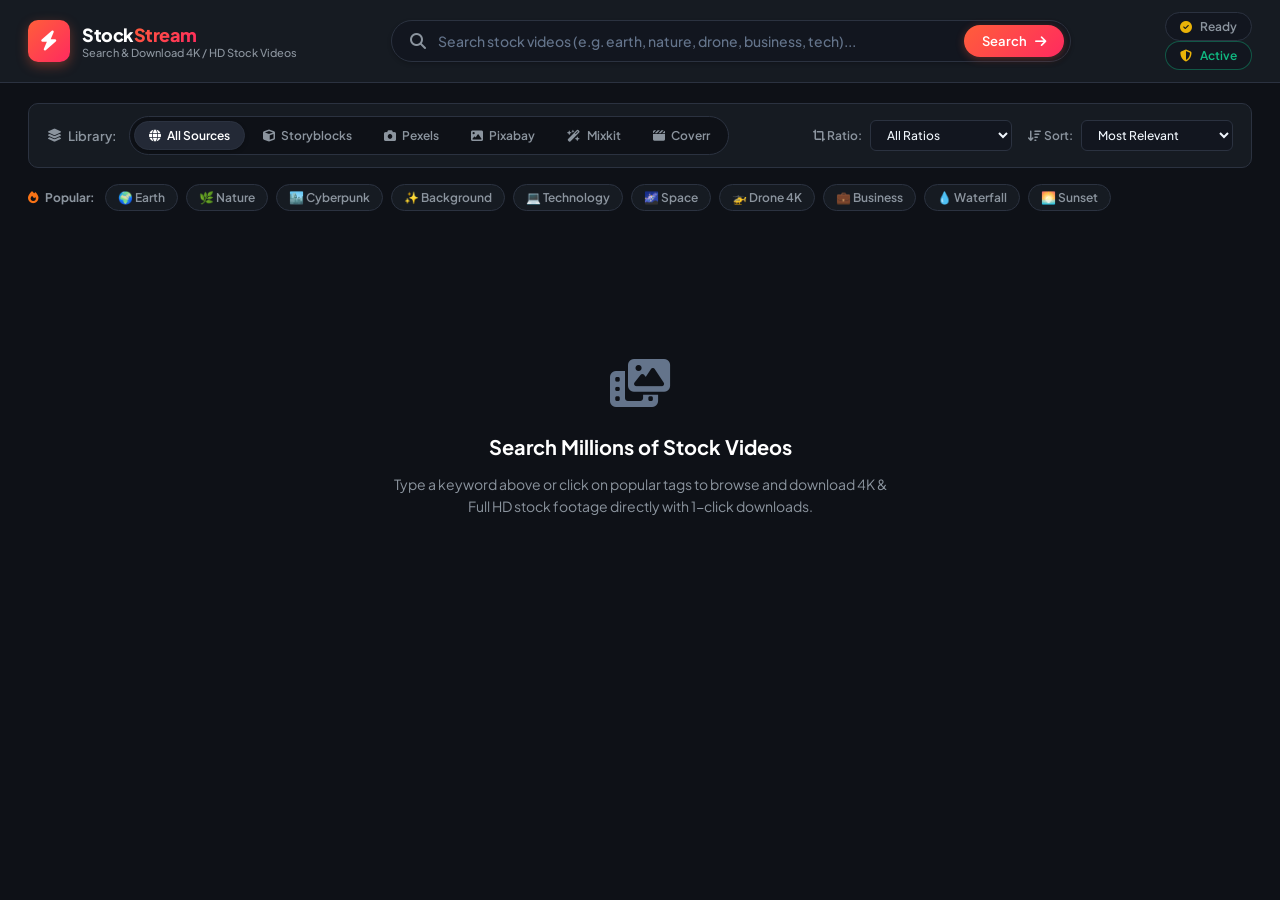
==== frontend/index.html @ df13d543 "Add files via upload" ====
<!DOCTYPE html>
<html lang="en">
<head>
  <meta charset="UTF-8">
  <meta name="viewport" content="width=device-width, initial-scale=1.0">
  <title>StockStream - 4K & HD Stock Video Downloader</title>
  <link rel="preconnect" href="https://fonts.googleapis.com">
  <link rel="preconnect" href="https://fonts.gstatic.com" crossorigin>
  <link href="https://fonts.googleapis.com/css2?family=Plus+Jakarta+Sans:wght@400;500;600;700;800&display=swap" rel="stylesheet">
  <link rel="stylesheet" href="https://cdnjs.cloudflare.com/ajax/libs/font-awesome/6.5.1/css/all.min.css">
  <link rel="stylesheet" href="style.css">
</head>
<body>
  <!-- Header Bar -->
  <header class="app-header">
    <div class="header-left">
      <div class="brand-logo">
        <div class="logo-icon">
          <i class="fa-solid fa-bolt"></i>
        </div>
        <div class="brand-text">
          <h1>Stock<span>Stream</span></h1>
          <p class="tagline">Search & Download 4K / HD Stock Videos</p>
        </div>
      </div>
    </div>

    <div class="header-center">
      <form id="search-form" class="search-box">
        <i class="fa-solid fa-magnifying-glass search-icon"></i>
        <input 
          type="text" 
          id="search-input" 
          placeholder="Search stock videos (e.g. earth, nature, drone, business, tech)..." 
          autocomplete="off" 
          required
        >
        <button type="button" id="clear-search-btn" class="clear-btn" title="Clear">
          <i class="fa-solid fa-xmark"></i>
        </button>
        <button type="submit" class="search-submit-btn">
          <span>Search</span>
          <i class="fa-solid fa-arrow-right"></i>
        </button>
      </form>
    </div>

    <div class="header-right">
      <div class="stats-badge" id="stats-badge">
        <i class="fa-solid fa-circle-check"></i>
        <span id="results-count-text">Ready</span>
      </div>
      <div class="stats-badge license-status-badge" id="license-badge" title="Subscription Status">
        <i class="fa-solid fa-shield-halved"></i>
        <span id="license-status-text">Active</span>
      </div>
    </div>
  </header>

  <!-- Main Workspace -->
  <main class="app-main">
    <!-- Controls & Filter Toolbar -->
    <div class="filter-toolbar">
      <!-- Provider Selector Tabs -->
      <div class="filter-group">
        <label class="filter-label"><i class="fa-solid fa-layer-group"></i> Library:</label>
        <div class="pill-tabs" id="provider-tabs">
          <button class="pill-tab active" data-provider="all">
            <i class="fa-solid fa-globe"></i> All Sources
          </button>
          <button class="pill-tab" data-provider="flexclip">
            <i class="fa-solid fa-cube"></i> Storyblocks
          </button>
          <button class="pill-tab" data-provider="pexels">
            <i class="fa-solid fa-camera"></i> Pexels
          </button>
          <button class="pill-tab" data-provider="pixabay">
            <i class="fa-solid fa-image"></i> Pixabay
          </button>
          <button class="pill-tab" data-provider="mixkit">
            <i class="fa-solid fa-wand-magic-sparkles"></i> Mixkit
          </button>
          <button class="pill-tab" data-provider="coverr">
            <i class="fa-solid fa-clapperboard"></i> Coverr
          </button>
        </div>
      </div>

      <!-- Quick Orientation & Sort Filters -->
      <div class="filter-controls-right">
        <div class="filter-select-wrapper">
          <label for="orientation-select"><i class="fa-solid fa-crop-simple"></i> Ratio:</label>
          <select id="orientation-select" class="custom-select">
            <option value="">All Ratios</option>
            <option value="landscape">Landscape (16:9)</option>
            <option value="portrait">Portrait (9:16)</option>
            <option value="square">Square (1:1)</option>
          </select>
        </div>

        <div class="filter-select-wrapper">
          <label for="sort-select"><i class="fa-solid fa-arrow-down-wide-short"></i> Sort:</label>
          <select id="sort-select" class="custom-select">
            <option value="most_relevant">Most Relevant</option>
            <option value="trending_now">Trending Now</option>
            <option value="most_downloaded">Most Downloaded</option>
            <option value="most_recent">Most Recent</option>
          </select>
        </div>
      </div>
    </div>

    <!-- Suggested Topics Chips -->
    <div class="topics-bar">
      <span class="topics-title"><i class="fa-solid fa-fire"></i> Popular:</span>
      <div class="topic-chips" id="topic-chips">
        <button class="topic-chip" data-query="earth">🌍 Earth</button>
        <button class="topic-chip" data-query="nature">🌿 Nature</button>
        <button class="topic-chip" data-query="cyberpunk">🏙️ Cyberpunk</button>
        <button class="topic-chip" data-query="abstract background">✨ Background</button>
        <button class="topic-chip" data-query="technology">💻 Technology</button>
        <button class="topic-chip" data-query="space galaxy">🌌 Space</button>
        <button class="topic-chip" data-query="drone 4k">🚁 Drone 4K</button>
        <button class="topic-chip" data-query="business office">💼 Business</button>
        <button class="topic-chip" data-query="water waterfall">💧 Waterfall</button>
        <button class="topic-chip" data-query="clouds sunset">🌅 Sunset</button>
      </div>
    </div>

    <!-- Results Section -->
    <section class="results-section">
      <!-- Loading Skeleton -->
      <div id="loading-state" class="loading-state hidden">
        <div class="spinner-ring"></div>
        <p>Searching stock video library...</p>
      </div>

      <!-- Empty / Welcome State -->
      <div id="welcome-state" class="empty-state">
        <div class="empty-icon"><i class="fa-solid fa-photo-film"></i></div>
        <h2>Search Millions of Stock Videos</h2>
        <p>Type a keyword above or click on popular tags to browse and download 4K & Full HD stock footage directly with 1-click downloads.</p>
      </div>

      <!-- No Results State -->
      <div id="no-results-state" class="empty-state hidden">
        <div class="empty-icon"><i class="fa-solid fa-face-frown-open"></i></div>
        <h2>No Videos Found</h2>
        <p>Try searching for a different keyword or switch to "All Sources".</p>
      </div>

      <!-- Video Grid -->
      <div id="video-grid" class="video-grid"></div>

      <!-- Load More Button -->
      <div id="load-more-wrapper" class="load-more-wrapper hidden">
        <button id="load-more-btn" class="load-more-btn">
          <i class="fa-solid fa-angles-down"></i> Load More Videos
        </button>
      </div>
    </section>
  </main>

  <!-- Video Details & Download Modal -->
  <div id="video-modal" class="modal-overlay hidden">
    <div class="modal-card">
      <button id="close-modal-btn" class="close-modal-btn" title="Close">
        <i class="fa-solid fa-xmark"></i>
      </button>
      
      <div class="modal-video-container">
        <video id="modal-video-player" controls controlsList="nodownload" oncontextmenu="return false;" disablePictureInPicture autoplay loop playsinline></video>
      </div>

      <div class="modal-info">
        <div class="modal-header-row">
          <div>
            <h3 id="modal-title">Video Title</h3>
            <div class="modal-badges" id="modal-badges"></div>
          </div>
        </div>

        <div class="modal-download-section">
          <h4><i class="fa-solid fa-download"></i> Available Download Formats:</h4>
          <div id="modal-download-options" class="download-options-grid"></div>
        </div>
      </div>
    </div>
  </div>

  <!-- Client License Activation Modal -->
  <div id="license-modal" class="modal-overlay hidden">
    <div class="modal-card license-card">
      <div class="license-modal-header">
        <div class="license-icon"><i class="fa-solid fa-shield-halved"></i></div>
        <h2>Welcome to <span>StockStream</span></h2>
        <p>Please enter your Access License Key to unlock unlimited searches and 1-click 1080p downloads.</p>
      </div>

      <form id="license-form" class="license-form">
        <div class="license-input-wrapper">
          <i class="fa-solid fa-key"></i>
          <input type="text" id="license-key-input" placeholder="e.g. SS-XXXX-XXXX-XXXX" autocomplete="off" required>
        </div>
        <div id="license-error-msg" class="license-error hidden"></div>
        <button type="submit" class="license-submit-btn">
          <i class="fa-solid fa-unlock"></i> Unlock Tool
        </button>
      </form>
    </div>
  </div>

  <!-- Owner Admin Modal -->
  <div id="admin-modal" class="modal-overlay hidden">
    <div class="modal-card admin-card">
      <button id="close-admin-btn" class="close-modal-btn" title="Close">
        <i class="fa-solid fa-xmark"></i>
      </button>

      <!-- Admin Login View -->
      <div id="admin-login-view" class="admin-view">
        <div class="admin-modal-header">
          <div class="admin-icon"><i class="fa-solid fa-user-shield"></i></div>
          <h2>Admin <span>Key Manager</span></h2>
          <p>Enter your master password to generate & manage client subscription keys.</p>
        </div>

        <form id="admin-login-form" class="license-form">
          <div class="license-input-wrapper">
            <i class="fa-solid fa-lock"></i>
            <input type="password" id="admin-pass-input" placeholder="Enter Master Password" required>
          </div>
          <div id="admin-login-error" class="license-error hidden"></div>
          <button type="submit" class="admin-submit-btn">
            <i class="fa-solid fa-arrow-right-to-bracket"></i> Login to Admin
          </button>
        </form>
      </div>

      <!-- Admin Dashboard View -->
      <div id="admin-dashboard-view" class="admin-view hidden">
        <!-- Admin Tabs Header -->
        <div class="admin-subtabs">
          <button class="admin-subtab active" data-tab="tab-licenses"><i class="fa-solid fa-desktop"></i> Web App Licenses</button>
          <button class="admin-subtab" data-tab="tab-apikeys"><i class="fa-solid fa-code"></i> Storyblocks API Keys</button>
          <button class="admin-subtab" data-tab="tab-apidocs"><i class="fa-solid fa-book-open"></i> API Documentation</button>
        </div>

        <!-- TAB 1: WEB APP LICENSES -->
        <div id="tab-licenses" class="admin-tab-content active">
          <div class="admin-dash-header">
            <h3><i class="fa-solid fa-key"></i> Generate Website Subscription Key</h3>
          </div>
          <!-- Create Key Form -->
          <form id="create-key-form" class="create-key-form">
            <div class="create-key-inputs">
              <input type="text" id="client-name-input" placeholder="Client Name (e.g. Ali)" required>
              <select id="key-days-select" class="custom-select">
                <option value="7">7 Days Trial</option>
                <option value="30" selected>30 Days (Monthly)</option>
                <option value="90">90 Days (3 Months)</option>
                <option value="365">365 Days (1 Year)</option>
                <option value="3650">Lifetime (10 Years)</option>
              </select>
              <button type="submit" class="generate-btn">
                <i class="fa-solid fa-plus"></i> Generate Key
              </button>
            </div>
          </form>

          <!-- Newly Generated Key Alert Box -->
          <div id="new-key-box" class="new-key-box hidden">
            <div class="new-key-details">
              <span class="new-key-label">Generated Key (Click to Copy):</span>
              <code id="new-key-code" title="Click to copy">SS-XXXX-XXXX</code>
            </div>
            <button id="copy-key-btn" class="copy-btn"><i class="fa-solid fa-copy"></i> Copy Key</button>
          </div>

          <!-- All Keys Table -->
          <div class="licenses-table-wrapper">
            <h4>Active & Past Client Licenses:</h4>
            <div class="table-scroll">
              <table class="licenses-table">
                <thead>
                  <tr>
                    <th>Client</th>
                    <th>License Key</th>
                    <th>Duration</th>
                    <th>Expires</th>
                    <th>Status</th>
                    <th>Action</th>
                  </tr>
                </thead>
                <tbody id="licenses-table-body"></tbody>
              </table>
            </div>
          </div>
        </div>

        <!-- TAB 2: STORYBLOCKS DEVELOPER API KEYS -->
        <div id="tab-apikeys" class="admin-tab-content hidden">
          <div class="admin-dash-header">
            <h3><i class="fa-solid fa-server"></i> Storyblocks Developer API Keys</h3>
            <p style="font-size: 12px; color: var(--text-muted);">Create API keys for developers with customizable daily request limits.</p>
          </div>

          <form id="create-api-key-form" class="create-key-form">
            <div class="create-key-inputs">
              <input type="text" id="api-client-name" placeholder="Developer / Bot Name (e.g. AI Bot)" required>
              <select id="api-days-select" class="custom-select">
                <option value="30" selected>30 Days</option>
                <option value="90">90 Days</option>
                <option value="365">1 Year</option>
                <option value="3650">Lifetime</option>
              </select>
              <select id="api-limit-select" class="custom-select">
                <option value="50">50 Requests / Day</option>
                <option value="100" selected>100 Requests / Day</option>
                <option value="500">500 Requests / Day</option>
                <option value="1000">1,000 Requests / Day</option>
                <option value="5000">5,000 Requests / Day</option>
                <option value="0">Unlimited Requests</option>
              </select>
              <button type="submit" class="generate-btn">
                <i class="fa-solid fa-bolt"></i> Generate API Key
              </button>
            </div>
          </form>

          <!-- Newly Generated API Key Box -->
          <div id="new-api-key-box" class="new-key-box hidden">
            <div class="new-key-details">
              <span class="new-key-label">Generated Storyblocks API Key:</span>
              <code id="new-api-key-code" title="Click to copy">SS-SB-XXXX-XXXX-XXXX</code>
            </div>
            <button id="copy-api-key-btn" class="copy-btn"><i class="fa-solid fa-copy"></i> Copy API Key</button>
          </div>

          <!-- API Keys Table -->
          <div class="licenses-table-wrapper">
            <h4>Active Developer API Keys:</h4>
            <div class="table-scroll">
              <table class="licenses-table">
                <thead>
                  <tr>
                    <th>Client</th>
                    <th>API Key</th>
                    <th>Daily Limit</th>
                    <th>Today Used</th>
                    <th>Total Req</th>
                    <th>Expires</th>
                    <th>Status</th>
                    <th>Action</th>
                  </tr>
                </thead>
                <tbody id="api-keys-table-body"></tbody>
              </table>
            </div>
          </div>
        </div>

        <!-- TAB 3: API DOCUMENTATION -->
        <div id="tab-apidocs" class="admin-tab-content hidden">
          <div class="api-docs-container">
            <h3><i class="fa-solid fa-book"></i> Storyblocks REST API Documentation</h3>
            <p style="color: var(--text-secondary); font-size: 13px; margin-bottom: 16px;">
              Give these endpoints and instructions to developers or bots using your API key.
            </p>

            <div class="doc-block">
              <div class="doc-endpoint"><span class="badge-get">GET</span> <code>/api/v1/storyblocks/search</code></div>
              <p>Search millions of 4K & Full HD Storyblocks clips.</p>
              <pre><code>GET https://stockstream-xmop.onrender.com/api/v1/storyblocks/search?api_key=YOUR_KEY&q=nature&page=1&num_results=20</code></pre>
            </div>

            <div class="doc-block">
              <div class="doc-endpoint"><span class="badge-get">GET</span> <code>/api/v1/storyblocks/download</code></div>
              <p>Get direct high-speed MP4 download links for any Storyblocks video ID.</p>
              <pre><code>GET https://stockstream-xmop.onrender.com/api/v1/storyblocks/download?api_key=YOUR_KEY&video_id=352230917</code></pre>
            </div>

            <div class="doc-block">
              <div class="doc-endpoint"><span class="badge-get">GET</span> <code>/api/v1/storyblocks/usage</code></div>
              <p>Check remaining daily quota and total requests used.</p>
              <pre><code>GET https://stockstream-xmop.onrender.com/api/v1/storyblocks/usage?api_key=YOUR_KEY</code></pre>
            </div>
          </div>
        </div>
      </div>
    </div>
  </div>

  <!-- Toast Notification -->
  <div id="toast" class="toast hidden">
    <i class="fa-solid fa-circle-check"></i>
    <span id="toast-message">Download started!</span>
  </div>

  <script src="app.js"></script>
</body>
</html>
---- frontend/style.css ----
:root {
  --bg-primary: #0e1117;
  --bg-secondary: #161b22;
  --bg-card: #1c212c;
  --bg-card-hover: #232936;
  --bg-input: #12161f;
  --border-color: #2b3240;
  --border-highlight: #3b82f6;
  --text-primary: #f0f6fc;
  --text-secondary: #8b949e;
  --text-muted: #64748b;
  --accent-color: #ff5e3a;
  --accent-gradient: linear-gradient(135deg, #ff5e3a 0%, #ff2a5f 100%);
  --blue-gradient: linear-gradient(135deg, #3b82f6 0%, #2563eb 100%);
  --green-gradient: linear-gradient(135deg, #10b981 0%, #059669 100%);
  --shadow-sm: 0 2px 4px rgba(0,0,0,0.2);
  --shadow-md: 0 4px 12px rgba(0,0,0,0.3);
  --shadow-lg: 0 10px 25px rgba(0,0,0,0.5);
  --radius-sm: 6px;
  --radius-md: 10px;
  --radius-lg: 16px;
  --transition: all 0.25s cubic-bezier(0.4, 0, 0.2, 1);
}

* {
  box-sizing: border-box;
  margin: 0;
  padding: 0;
}

body {
  font-family: 'Plus Jakarta Sans', -apple-system, BlinkMacSystemFont, 'Segoe UI', Roboto, sans-serif;
  background-color: var(--bg-primary);
  color: var(--text-primary);
  min-height: 100vh;
  display: flex;
  flex-direction: column;
  overflow-x: hidden;
}

/* Header */
.app-header {
  background-color: var(--bg-secondary);
  border-bottom: 1px solid var(--border-color);
  padding: 12px 28px;
  display: flex;
  align-items: center;
  justify-content: space-between;
  gap: 20px;
  position: sticky;
  top: 0;
  z-index: 100;
  backdrop-filter: blur(12px);
}

.brand-logo {
  display: flex;
  align-items: center;
  gap: 12px;
  text-decoration: none;
}

.logo-icon {
  width: 42px;
  height: 42px;
  background: var(--accent-gradient);
  border-radius: var(--radius-md);
  display: flex;
  align-items: center;
  justify-content: center;
  font-size: 20px;
  color: #fff;
  box-shadow: 0 4px 12px rgba(255, 94, 58, 0.35);
}

.brand-text h1 {
  font-size: 18px;
  font-weight: 800;
  letter-spacing: -0.5px;
  color: #fff;
}

.brand-text h1 span {
  background: var(--accent-gradient);
  -webkit-background-clip: text;
  -webkit-text-fill-color: transparent;
}

.brand-text .tagline {
  font-size: 11px;
  color: var(--text-secondary);
  font-weight: 500;
}

/* Search Box */
.header-center {
  flex: 1;
  max-width: 680px;
}

.search-box {
  display: flex;
  align-items: center;
  background-color: var(--bg-input);
  border: 1px solid var(--border-color);
  border-radius: 999px;
  padding: 4px 6px 4px 18px;
  transition: var(--transition);
  box-shadow: var(--shadow-sm);
}

.search-box:focus-within {
  border-color: var(--accent-color);
  box-shadow: 0 0 0 3px rgba(255, 94, 58, 0.2);
}

.search-icon {
  color: var(--text-secondary);
  font-size: 16px;
  margin-right: 12px;
}

.search-box input {
  flex: 1;
  background: transparent;
  border: none;
  outline: none;
  font-size: 14px;
  font-family: inherit;
  color: var(--text-primary);
  font-weight: 500;
}

.search-box input::placeholder {
  color: var(--text-muted);
}

.clear-btn {
  background: transparent;
  border: none;
  color: var(--text-muted);
  cursor: pointer;
  padding: 6px;
  border-radius: 50%;
  display: none;
  transition: var(--transition);
}

.clear-btn:hover {
  color: var(--text-primary);
  background-color: rgba(255, 255, 255, 0.1);
}

.search-submit-btn {
  background: var(--accent-gradient);
  border: none;
  color: #fff;
  font-family: inherit;
  font-weight: 600;
  font-size: 13px;
  padding: 8px 18px;
  border-radius: 999px;
  cursor: pointer;
  display: flex;
  align-items: center;
  gap: 8px;
  transition: var(--transition);
  box-shadow: 0 2px 8px rgba(255, 94, 58, 0.3);
}

.search-submit-btn:hover {
  transform: translateY(-1px);
  box-shadow: 0 4px 12px rgba(255, 94, 58, 0.45);
}

.stats-badge {
  background-color: var(--bg-input);
  border: 1px solid var(--border-color);
  padding: 6px 14px;
  border-radius: 999px;
  font-size: 12px;
  font-weight: 600;
  color: var(--text-secondary);
  display: flex;
  align-items: center;
  gap: 8px;
}

.stats-badge i {
  color: #eab308;
}

/* Main Area */
.app-main {
  flex: 1;
  max-width: 1600px;
  width: 100%;
  margin: 0 auto;
  padding: 20px 28px 40px;
  display: flex;
  flex-direction: column;
  gap: 16px;
}

/* Filter Toolbar */
.filter-toolbar {
  display: flex;
  flex-wrap: wrap;
  align-items: center;
  justify-content: space-between;
  gap: 16px;
  padding: 12px 18px;
  background-color: var(--bg-secondary);
  border: 1px solid var(--border-color);
  border-radius: var(--radius-md);
}

.filter-group {
  display: flex;
  align-items: center;
  gap: 12px;
  flex-wrap: wrap;
}

.filter-label {
  font-size: 13px;
  font-weight: 600;
  color: var(--text-secondary);
  display: flex;
  align-items: center;
  gap: 6px;
}

.pill-tabs {
  display: flex;
  background-color: var(--bg-primary);
  padding: 4px;
  border-radius: 999px;
  border: 1px solid var(--border-color);
  gap: 4px;
}

.pill-tab {
  background: transparent;
  border: none;
  color: var(--text-secondary);
  font-family: inherit;
  font-size: 12px;
  font-weight: 600;
  padding: 6px 14px;
  border-radius: 999px;
  cursor: pointer;
  transition: var(--transition);
  display: flex;
  align-items: center;
  gap: 6px;
}

.pill-tab:hover {
  color: var(--text-primary);
}

.pill-tab.active {
  background-color: var(--bg-card-hover);
  color: #fff;
  border: 1px solid var(--border-color);
  box-shadow: var(--shadow-sm);
}

.filter-controls-right {
  display: flex;
  align-items: center;
  gap: 16px;
  flex-wrap: wrap;
}

.filter-select-wrapper {
  display: flex;
  align-items: center;
  gap: 8px;
  font-size: 12px;
  color: var(--text-secondary);
  font-weight: 600;
}

.custom-select {
  background-color: var(--bg-input);
  color: var(--text-primary);
  border: 1px solid var(--border-color);
  padding: 6px 12px;
  border-radius: var(--radius-sm);
  font-family: inherit;
  font-size: 12px;
  font-weight: 500;
  outline: none;
  cursor: pointer;
  transition: var(--transition);
}

.custom-select:focus {
  border-color: var(--accent-color);
}

/* Topics Bar */
.topics-bar {
  display: flex;
  align-items: center;
  gap: 10px;
  overflow-x: auto;
  padding-bottom: 4px;
}

.topics-title {
  font-size: 12px;
  font-weight: 700;
  color: var(--text-secondary);
  white-space: nowrap;
  display: flex;
  align-items: center;
  gap: 6px;
}

.topics-title i {
  color: #f97316;
}

.topic-chips {
  display: flex;
  gap: 8px;
}

.topic-chip {
  background-color: var(--bg-secondary);
  border: 1px solid var(--border-color);
  color: var(--text-secondary);
  font-family: inherit;
  font-size: 12px;
  font-weight: 600;
  padding: 5px 12px;
  border-radius: 999px;
  cursor: pointer;
  white-space: nowrap;
  transition: var(--transition);
}

.topic-chip:hover {
  background-color: var(--bg-card-hover);
  color: #fff;
  border-color: var(--text-secondary);
  transform: translateY(-1px);
}

/* Results Grid */
.results-section {
  position: relative;
  min-height: 400px;
}

.video-grid {
  display: grid;
  grid-template-columns: repeat(auto-fill, minmax(280px, 1fr));
  gap: 20px;
}

/* Video Card */
.video-card {
  background-color: var(--bg-card);
  border: 1px solid var(--border-color);
  border-radius: var(--radius-md);
  overflow: hidden;
  display: flex;
  flex-direction: column;
  transition: var(--transition);
  position: relative;
}

.video-card:hover {
  transform: translateY(-4px);
  border-color: rgba(255, 94, 58, 0.4);
  box-shadow: 0 8px 24px rgba(0, 0, 0, 0.45);
}

.card-media-wrapper {
  position: relative;
  width: 100%;
  aspect-ratio: 16 / 9;
  background-color: #000;
  overflow: hidden;
  cursor: pointer;
}

.card-thumbnail {
  width: 100%;
  height: 100%;
  object-fit: cover;
  transition: opacity 0.2s ease;
}

.card-video {
  position: absolute;
  top: 0;
  left: 0;
  width: 100%;
  height: 100%;
  object-fit: cover;
  opacity: 0;
  transition: opacity 0.25s ease;
  pointer-events: none;
}

.video-card:hover .card-video {
  opacity: 1;
}

.video-card:hover .card-thumbnail {
  opacity: 0;
}

/* Card Badges */
.card-badges-top {
  position: absolute;
  top: 8px;
  left: 8px;
  right: 8px;
  display: flex;
  justify-content: flex-end;
  align-items: center;
  pointer-events: none;
  z-index: 2;
}

.badge {
  font-size: 10px;
  font-weight: 700;
  padding: 3px 8px;
  border-radius: 4px;
  text-transform: uppercase;
  letter-spacing: 0.5px;
  backdrop-filter: blur(8px);
}

.badge-4k {
  background: linear-gradient(135deg, #ec4899, #8b5cf6);
  color: #fff;
  box-shadow: 0 2px 6px rgba(236, 72, 153, 0.4);
}

.badge-hd {
  background: rgba(59, 130, 246, 0.85);
  color: #fff;
}

.badge-provider {
  background: rgba(0, 0, 0, 0.7);
  color: var(--text-primary);
  border: 1px solid rgba(255, 255, 255, 0.15);
}

.badge-provider.flexclip {
  color: #ff7849;
  border-color: rgba(255, 94, 58, 0.4);
}

.badge-provider.pexels {
  color: #05a081;
  border-color: rgba(5, 160, 129, 0.4);
}

.badge-provider.pixabay {
  color: #2ec4b6;
  border-color: rgba(46, 196, 182, 0.4);
}

.badge-provider.mixkit {
  color: #a855f7;
  border-color: rgba(168, 85, 247, 0.4);
}

.badge-provider.coverr {
  color: #38bdf8;
  border-color: rgba(56, 189, 248, 0.4);
}

.card-duration {
  position: absolute;
  bottom: 8px;
  left: 8px;
  background: rgba(0, 0, 0, 0.75);
  color: #fff;
  font-size: 11px;
  font-weight: 600;
  padding: 2px 6px;
  border-radius: 4px;
  display: flex;
  align-items: center;
  gap: 4px;
  z-index: 2;
  pointer-events: none;
}

.card-play-overlay {
  position: absolute;
  top: 50%;
  left: 50%;
  transform: translate(-50%, -50%) scale(0.8);
  width: 44px;
  height: 44px;
  background: rgba(0, 0, 0, 0.6);
  border-radius: 50%;
  display: flex;
  align-items: center;
  justify-content: center;
  color: #fff;
  font-size: 16px;
  opacity: 0;
  transition: var(--transition);
  pointer-events: none;
}

.video-card:hover .card-play-overlay {
  opacity: 1;
  transform: translate(-50%, -50%) scale(1);
}

/* Card Body */
.card-body {
  padding: 12px;
  display: flex;
  flex-direction: column;
  gap: 10px;
  flex: 1;
  justify-content: space-between;
}

.card-title {
  font-size: 13px;
  font-weight: 600;
  color: var(--text-primary);
  line-height: 1.4;
  display: -webkit-box;
  -webkit-line-clamp: 2;
  -webkit-box-orient: vertical;
  overflow: hidden;
}

.card-actions {
  display: flex;
  gap: 8px;
  align-items: center;
}

.btn-card-download {
  flex: 1;
  background: var(--accent-gradient);
  border: none;
  color: #fff;
  font-family: inherit;
  font-size: 12px;
  font-weight: 700;
  padding: 8px 12px;
  border-radius: var(--radius-sm);
  cursor: pointer;
  display: flex;
  align-items: center;
  justify-content: center;
  gap: 6px;
  transition: var(--transition);
}

.btn-card-download:hover {
  box-shadow: 0 4px 12px rgba(255, 94, 58, 0.4);
}

.btn-card-options {
  background-color: var(--bg-input);
  border: 1px solid var(--border-color);
  color: var(--text-secondary);
  font-size: 13px;
  padding: 8px 10px;
  border-radius: var(--radius-sm);
  cursor: pointer;
  transition: var(--transition);
}

.btn-card-options:hover {
  background-color: var(--bg-card-hover);
  color: #fff;
  border-color: var(--text-secondary);
}

/* Empty States */
.empty-state {
  display: flex;
  flex-direction: column;
  align-items: center;
  justify-content: center;
  text-align: center;
  padding: 80px 20px;
  max-width: 550px;
  margin: 40px auto;
  gap: 14px;
}

.empty-icon {
  font-size: 48px;
  color: var(--text-muted);
  margin-bottom: 8px;
}

.empty-state h2 {
  font-size: 20px;
  font-weight: 700;
  color: #fff;
}

.empty-state p {
  font-size: 14px;
  color: var(--text-secondary);
  line-height: 1.6;
}

/* Loading State */
.loading-state {
  display: flex;
  flex-direction: column;
  align-items: center;
  justify-content: center;
  padding: 80px 20px;
  gap: 16px;
}

.spinner-ring {
  width: 44px;
  height: 44px;
  border: 4px solid var(--border-color);
  border-top-color: var(--accent-color);
  border-radius: 50%;
  animation: spin 0.8s linear infinite;
}

@keyframes spin {
  to { transform: rotate(360deg); }
}

/* Load More */
.load-more-wrapper {
  display: flex;
  justify-content: center;
  margin-top: 30px;
}

.load-more-btn {
  background-color: var(--bg-secondary);
  border: 1px solid var(--border-color);
  color: var(--text-primary);
  font-family: inherit;
  font-size: 14px;
  font-weight: 700;
  padding: 12px 32px;
  border-radius: 999px;
  cursor: pointer;
  display: flex;
  align-items: center;
  gap: 8px;
  transition: var(--transition);
}

.load-more-btn:hover {
  background-color: var(--bg-card-hover);
  border-color: var(--accent-color);
  color: var(--accent-color);
  transform: translateY(-2px);
}

/* Modal */
.modal-overlay {
  position: fixed;
  top: 0;
  left: 0;
  right: 0;
  bottom: 0;
  background: rgba(0, 0, 0, 0.85);
  backdrop-filter: blur(8px);
  display: flex;
  align-items: center;
  justify-content: center;
  z-index: 1000;
  padding: 20px;
  animation: fadeIn 0.2s ease;
}

@keyframes fadeIn {
  from { opacity: 0; }
  to { opacity: 1; }
}

.modal-card {
  background-color: var(--bg-card);
  border: 1px solid var(--border-color);
  border-radius: var(--radius-lg);
  max-width: 850px;
  width: 100%;
  overflow: hidden;
  box-shadow: var(--shadow-lg);
  position: relative;
  display: flex;
  flex-direction: column;
}

.close-modal-btn {
  position: absolute;
  top: 14px;
  right: 14px;
  width: 36px;
  height: 36px;
  background: rgba(0, 0, 0, 0.7);
  border: 1px solid rgba(255, 255, 255, 0.1);
  color: #fff;
  border-radius: 50%;
  display: flex;
  align-items: center;
  justify-content: center;
  cursor: pointer;
  z-index: 10;
  transition: var(--transition);
}

.close-modal-btn:hover {
  background: var(--accent-color);
}

.modal-video-container {
  width: 100%;
  aspect-ratio: 16 / 9;
  background-color: #000;
}

.modal-video-container video {
  width: 100%;
  height: 100%;
  object-fit: contain;
}

.modal-info {
  padding: 20px 24px 28px;
  display: flex;
  flex-direction: column;
  gap: 18px;
}

.modal-header-row h3 {
  font-size: 18px;
  font-weight: 700;
  margin-bottom: 8px;
}

.modal-badges {
  display: flex;
  gap: 8px;
  flex-wrap: wrap;
}

.modal-download-section h4 {
  font-size: 14px;
  font-weight: 700;
  color: var(--text-secondary);
  margin-bottom: 12px;
  display: flex;
  align-items: center;
  gap: 8px;
}

.download-options-grid {
  display: grid;
  grid-template-columns: repeat(auto-fit, minmax(200px, 1fr));
  gap: 12px;
}

.download-option-btn {
  background-color: var(--bg-input);
  border: 1px solid var(--border-color);
  border-radius: var(--radius-md);
  padding: 12px 16px;
  color: #fff;
  font-family: inherit;
  cursor: pointer;
  display: flex;
  flex-direction: column;
  gap: 4px;
  text-align: left;
  transition: var(--transition);
}

.download-option-btn:hover {
  border-color: var(--accent-color);
  background-color: var(--bg-card-hover);
  transform: translateY(-2px);
  box-shadow: 0 4px 12px rgba(0, 0, 0, 0.3);
}

.download-option-btn.primary {
  background: var(--accent-gradient);
  border-color: transparent;
}

.download-option-btn.primary:hover {
  box-shadow: 0 4px 16px rgba(255, 94, 58, 0.4);
}

.download-option-btn.featured-1080p {
  padding: 14px 18px;
  border-radius: var(--radius-md);
  margin-bottom: 12px;
  background: linear-gradient(135deg, #ff5e3a 0%, #ff2a5f 100%);
  border: 1px solid rgba(255, 255, 255, 0.2);
  box-shadow: 0 4px 15px rgba(255, 94, 58, 0.35);
}

.download-option-btn.featured-1080p:hover {
  transform: translateY(-2px);
  box-shadow: 0 6px 20px rgba(255, 94, 58, 0.5);
}

.modal-other-title {
  font-size: 12px;
  font-weight: 700;
  color: var(--text-secondary);
  margin: 12px 0 8px;
  text-transform: uppercase;
  letter-spacing: 0.5px;
}

.download-other-grid {
  display: grid;
  grid-template-columns: repeat(auto-fit, minmax(180px, 1fr));
  gap: 10px;
}

.download-option-btn.secondary {
  background-color: var(--bg-input);
  border: 1px solid var(--border-color);
  padding: 10px 14px;
}

.download-option-btn.secondary:hover {
  border-color: var(--accent-color);
  background-color: var(--bg-card-hover);
}

.option-res-name {
  font-size: 14px;
  font-weight: 700;
  display: flex;
  align-items: center;
  justify-content: space-between;
}

.option-details {
  font-size: 11px;
  color: var(--text-secondary);
  font-weight: 500;
}

.download-option-btn.primary .option-details {
  color: rgba(255, 255, 255, 0.9);
}

/* Toast */
.toast {
  position: fixed;
  bottom: 24px;
  right: 24px;
  background-color: #10b981;
  color: #fff;
  padding: 12px 20px;
  border-radius: var(--radius-md);
  box-shadow: var(--shadow-lg);
  display: flex;
  align-items: center;
  gap: 10px;
  font-size: 13px;
  font-weight: 600;
  z-index: 2000;
  animation: slideIn 0.3s ease;
}

@keyframes slideIn {
  from { transform: translateY(50px); opacity: 0; }
  to { transform: translateY(0); opacity: 1; }
}

.hidden {
  display: none !important;
}

/* Admin Button & License Badge */
.admin-btn {
  background: var(--bg-input);
  border: 1px solid var(--border-color);
  color: var(--text-primary);
  font-family: inherit;
  font-size: 12px;
  font-weight: 700;
  padding: 6px 14px;
  border-radius: 999px;
  cursor: pointer;
  display: flex;
  align-items: center;
  gap: 6px;
  transition: var(--transition);
}

.admin-btn:hover {
  background: var(--accent-gradient);
  border-color: transparent;
  color: #fff;
  transform: translateY(-1px);
}

.license-status-badge {
  border-color: rgba(16, 185, 129, 0.4);
  color: #10b981;
}

.license-status-badge.expired {
  border-color: rgba(239, 68, 68, 0.4);
  color: #ef4444;
}

/* License & Admin Modals */
.license-card {
  max-width: 480px;
  padding: 32px 28px;
  text-align: center;
}

.license-modal-header .license-icon,
.admin-modal-header .admin-icon {
  width: 56px;
  height: 56px;
  background: var(--accent-gradient);
  border-radius: 50%;
  display: flex;
  align-items: center;
  justify-content: center;
  font-size: 24px;
  color: #fff;
  margin: 0 auto 16px;
  box-shadow: 0 4px 16px rgba(255, 94, 58, 0.4);
}

.license-modal-header h2,
.admin-modal-header h2 {
  font-size: 22px;
  font-weight: 800;
  margin-bottom: 8px;
}

.license-modal-header h2 span,
.admin-modal-header h2 span {
  background: var(--accent-gradient);
  -webkit-background-clip: text;
  -webkit-text-fill-color: transparent;
}

.license-modal-header p,
.admin-modal-header p {
  font-size: 13px;
  color: var(--text-secondary);
  line-height: 1.5;
  margin-bottom: 24px;
}

.license-form {
  display: flex;
  flex-direction: column;
  gap: 14px;
}

.license-input-wrapper {
  display: flex;
  align-items: center;
  background: var(--bg-input);
  border: 1px solid var(--border-color);
  border-radius: var(--radius-md);
  padding: 10px 16px;
  gap: 12px;
  transition: var(--transition);
}

.license-input-wrapper:focus-within {
  border-color: var(--accent-color);
  box-shadow: 0 0 0 3px rgba(255, 94, 58, 0.2);
}

.license-input-wrapper i {
  color: var(--text-secondary);
  font-size: 15px;
}

.license-input-wrapper input {
  flex: 1;
  background: transparent;
  border: none;
  outline: none;
  font-family: inherit;
  font-size: 14px;
  font-weight: 600;
  color: #fff;
  letter-spacing: 0.5px;
}

.license-input-wrapper input::placeholder {
  color: var(--text-muted);
  font-weight: 400;
}

.license-error {
  font-size: 12px;
  color: #ef4444;
  background: rgba(239, 68, 68, 0.1);
  padding: 8px 12px;
  border-radius: var(--radius-sm);
  border: 1px solid rgba(239, 68, 68, 0.25);
  text-align: left;
}

.license-submit-btn,
.admin-submit-btn {
  background: var(--accent-gradient);
  border: none;
  color: #fff;
  font-family: inherit;
  font-size: 14px;
  font-weight: 700;
  padding: 12px;
  border-radius: var(--radius-md);
  cursor: pointer;
  display: flex;
  align-items: center;
  justify-content: center;
  gap: 8px;
  transition: var(--transition);
}

.license-submit-btn:hover,
.admin-submit-btn:hover {
  box-shadow: 0 4px 16px rgba(255, 94, 58, 0.4);
  transform: translateY(-1px);
}

/* Admin Dashboard Modal */
.admin-card {
  max-width: 780px;
  padding: 24px;
}

.admin-dash-header {
  display: flex;
  align-items: center;
  justify-content: space-between;
  margin-bottom: 20px;
  padding-bottom: 12px;
  border-bottom: 1px solid var(--border-color);
}

.admin-subtabs {
  display: flex;
  gap: 8px;
  margin-bottom: 20px;
  border-bottom: 1px solid var(--border-color);
  padding-bottom: 8px;
}

.admin-subtab {
  background: transparent;
  border: 1px solid var(--border-color);
  color: var(--text-secondary);
  padding: 6px 14px;
  border-radius: var(--radius-sm);
  font-family: inherit;
  font-size: 12px;
  font-weight: 600;
  cursor: pointer;
  display: flex;
  align-items: center;
  gap: 6px;
  transition: var(--transition);
}

.admin-subtab:hover {
  color: #fff;
  border-color: rgba(255, 255, 255, 0.3);
}

.admin-subtab.active {
  background: var(--accent-gradient);
  color: #fff;
  border-color: transparent;
}

.admin-tab-content {
  display: block;
}

.admin-tab-content.hidden {
  display: none !important;
}

.api-docs-container {
  max-height: 400px;
  overflow-y: auto;
  padding-right: 6px;
}

.doc-block {
  background: var(--bg-input);
  border: 1px solid var(--border-color);
  border-radius: var(--radius-md);
  padding: 14px;
  margin-bottom: 14px;
}

.doc-endpoint {
  display: flex;
  align-items: center;
  gap: 8px;
  margin-bottom: 6px;
}

.doc-endpoint code {
  font-size: 13px;
  font-weight: 700;
  color: #38bdf8;
}

.badge-get {
  background: #10b981;
  color: #fff;
  font-size: 10px;
  font-weight: 800;
  padding: 2px 6px;
  border-radius: 4px;
}

.doc-block p {
  font-size: 12px;
  color: var(--text-secondary);
  margin-bottom: 8px;
}

.doc-block pre {
  background: #090d16;
  border: 1px solid rgba(255, 255, 255, 0.08);
  border-radius: var(--radius-sm);
  padding: 10px;
  overflow-x: auto;
  font-family: 'Courier New', monospace;
  font-size: 11px;
  color: #38bdf8;
}

.admin-logout-btn {
  background: transparent;
  border: 1px solid var(--border-color);
  color: var(--text-secondary);
  font-size: 12px;
  padding: 4px 10px;
  border-radius: var(--radius-sm);
  cursor: pointer;
  transition: var(--transition);
}

.admin-logout-btn:hover {
  color: #ef4444;
  border-color: #ef4444;
}

.create-key-form {
  background: var(--bg-input);
  border: 1px solid var(--border-color);
  padding: 14px;
  border-radius: var(--radius-md);
  margin-bottom: 18px;
}

.create-key-inputs {
  display: flex;
  gap: 10px;
  flex-wrap: wrap;
}

.create-key-inputs input {
  flex: 2;
  min-width: 150px;
  background: var(--bg-primary);
  border: 1px solid var(--border-color);
  padding: 8px 12px;
  border-radius: var(--radius-sm);
  color: #fff;
  font-family: inherit;
  font-size: 13px;
  outline: none;
}

.create-key-inputs input:focus {
  border-color: var(--accent-color);
}

.generate-btn {
  background: var(--accent-gradient);
  border: none;
  color: #fff;
  font-family: inherit;
  font-weight: 700;
  font-size: 13px;
  padding: 8px 18px;
  border-radius: var(--radius-sm);
  cursor: pointer;
  display: flex;
  align-items: center;
  gap: 6px;
  transition: var(--transition);
}

.generate-btn:hover {
  box-shadow: 0 4px 12px rgba(255, 94, 58, 0.4);
}

/* Newly Generated Key Alert */
.new-key-box {
  background: rgba(16, 185, 129, 0.1);
  border: 1px solid #10b981;
  border-radius: var(--radius-md);
  padding: 14px 18px;
  margin-bottom: 18px;
  display: flex;
  align-items: center;
  justify-content: space-between;
  gap: 12px;
  animation: slideIn 0.3s ease;
}

.new-key-details {
  display: flex;
  flex-direction: column;
  gap: 4px;
}

.new-key-label {
  font-size: 11px;
  font-weight: 600;
  color: #10b981;
}

.new-key-details code {
  font-family: 'Courier New', monospace;
  font-size: 16px;
  font-weight: 800;
  color: #fff;
  letter-spacing: 1px;
}

.copy-btn {
  background: #10b981;
  border: none;
  color: #fff;
  font-family: inherit;
  font-size: 12px;
  font-weight: 700;
  padding: 8px 14px;
  border-radius: var(--radius-sm);
  cursor: pointer;
  display: flex;
  align-items: center;
  gap: 6px;
  transition: var(--transition);
}

.copy-btn:hover {
  background: #059669;
}

/* Licenses Table */
.licenses-table-wrapper h4 {
  font-size: 13px;
  font-weight: 700;
  color: var(--text-secondary);
  margin-bottom: 10px;
}

.table-scroll {
  max-height: 220px;
  overflow-y: auto;
  border: 1px solid var(--border-color);
  border-radius: var(--radius-sm);
}

.licenses-table {
  width: 100%;
  border-collapse: collapse;
  font-size: 12px;
  text-align: left;
}

.licenses-table th {
  background: var(--bg-input);
  padding: 8px 12px;
  font-weight: 700;
  color: var(--text-secondary);
  position: sticky;
  top: 0;
}

.licenses-table td {
  padding: 8px 12px;
  border-top: 1px solid var(--border-color);
  color: var(--text-primary);
}

.licenses-table code {
  font-family: monospace;
  font-weight: 700;
  color: #38bdf8;
}

.status-pill {
  font-size: 10px;
  font-weight: 700;
  padding: 2px 6px;
  border-radius: 4px;
  text-transform: uppercase;
}

.status-pill.active {
  background: rgba(16, 185, 129, 0.2);
  color: #10b981;
  border: 1px solid rgba(16, 185, 129, 0.4);
}

.status-pill.expired {
  background: rgba(239, 68, 68, 0.2);
  color: #ef4444;
  border: 1px solid rgba(239, 68, 68, 0.4);
}

.status-pill.revoked {
  background: rgba(100, 116, 139, 0.2);
  color: #94a3b8;
  border: 1px solid rgba(100, 116, 139, 0.4);
}

.btn-table-action {
  background: transparent;
  border: 1px solid var(--border-color);
  color: var(--text-secondary);
  font-size: 11px;
  padding: 3px 8px;
  border-radius: 4px;
  cursor: pointer;
  transition: var(--transition);
}

.btn-table-action:hover {
  background: rgba(239, 68, 68, 0.2);
  color: #ef4444;
  border-color: #ef4444;
}

/* Responsive */
@media (max-width: 900px) {
  .app-header {
    flex-direction: column;
    align-items: stretch;
    padding: 14px 16px;
  }
  .header-left {
    justify-content: center;
  }
  .filter-toolbar {
    flex-direction: column;
    align-items: flex-start;
  }
  .pill-tabs {
    flex-wrap: wrap;
  }
}
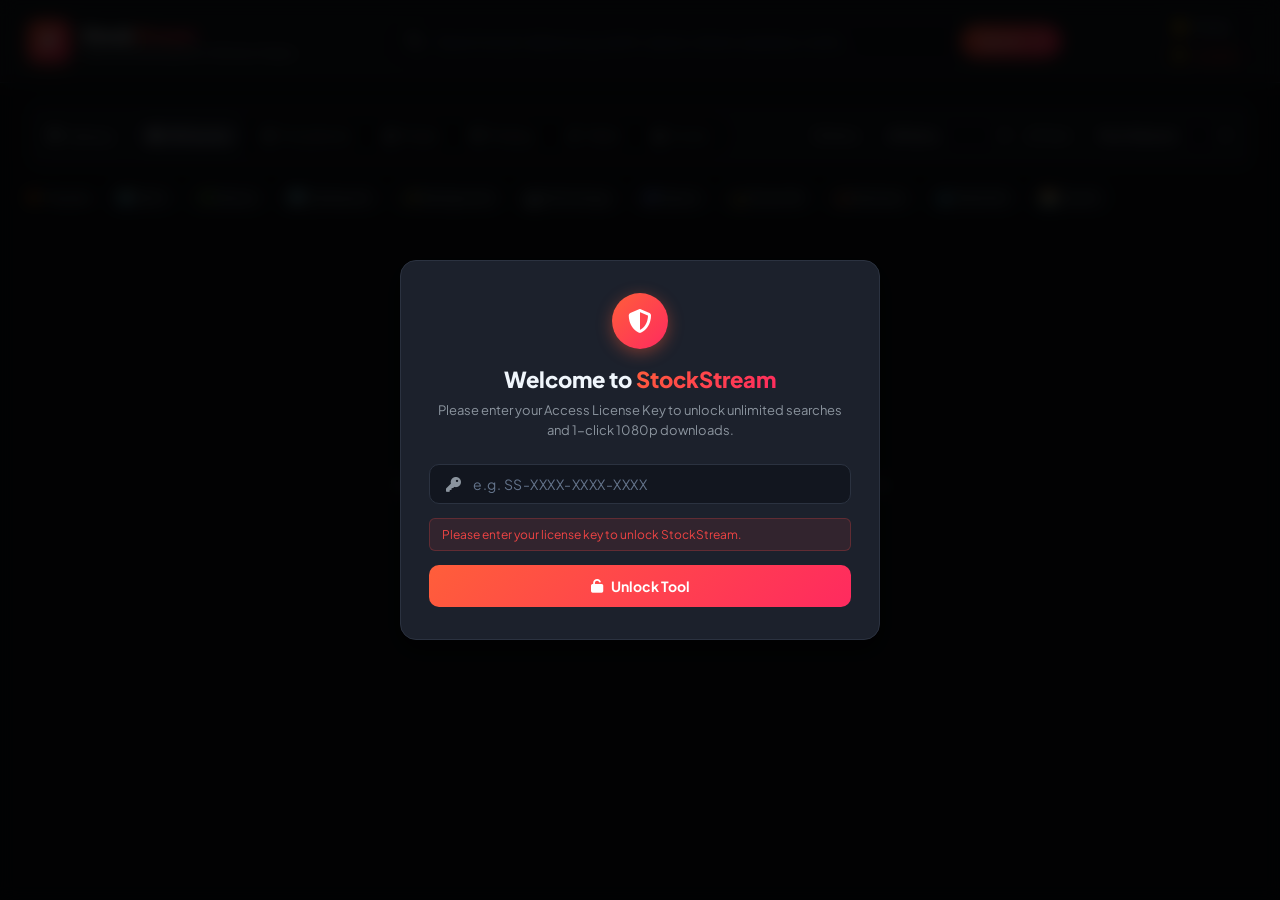
==== commit adc486a6: "Add files via upload" ====
--- a/frontend/index.html
+++ b/frontend/index.html
@@ -188,8 +188,8 @@
     </div>
   </div>
 
-  <!-- Client License Activation Modal -->
-  <div id="license-modal" class="modal-overlay hidden">
+  <!-- Client License Activation Modal (Locked by default for new visitors) -->
+  <div id="license-modal" class="modal-overlay">
     <div class="modal-card license-card">
       <div class="license-modal-header">
         <div class="license-icon"><i class="fa-solid fa-shield-halved"></i></div>
@@ -197,13 +197,13 @@
         <p>Please enter your Access License Key to unlock unlimited searches and 1-click 1080p downloads.</p>
       </div>
 
-      <form id="license-form" class="license-form">
+      <form id="license-form" class="license-form" onsubmit="event.preventDefault(); handleActivateLicense(event); return false;">
         <div class="license-input-wrapper">
           <i class="fa-solid fa-key"></i>
           <input type="text" id="license-key-input" placeholder="e.g. SS-XXXX-XXXX-XXXX" autocomplete="off" required>
         </div>
         <div id="license-error-msg" class="license-error hidden"></div>
-        <button type="submit" class="license-submit-btn">
+        <button type="submit" class="license-submit-btn" onclick="handleActivateLicense(event)">
           <i class="fa-solid fa-unlock"></i> Unlock Tool
         </button>
       </form>
@@ -225,7 +225,7 @@
           <p>Enter your master password to generate & manage client subscription keys.</p>
         </div>
 
-        <form id="admin-login-form" class="license-form">
+        <form id="admin-login-form" class="license-form" onsubmit="event.preventDefault(); return false;">
           <div class="license-input-wrapper">
             <i class="fa-solid fa-lock"></i>
             <input type="password" id="admin-pass-input" placeholder="Enter Master Password" required>
@@ -241,9 +241,9 @@
       <div id="admin-dashboard-view" class="admin-view hidden">
         <!-- Admin Tabs Header -->
         <div class="admin-subtabs">
-          <button class="admin-subtab active" data-tab="tab-licenses"><i class="fa-solid fa-desktop"></i> Web App Licenses</button>
-          <button class="admin-subtab" data-tab="tab-apikeys"><i class="fa-solid fa-code"></i> Storyblocks API Keys</button>
-          <button class="admin-subtab" data-tab="tab-apidocs"><i class="fa-solid fa-book-open"></i> API Documentation</button>
+          <button type="button" class="admin-subtab active" data-tab="tab-licenses" onclick="switchAdminTab('tab-licenses', this)"><i class="fa-solid fa-desktop"></i> Web App Licenses</button>
+          <button type="button" class="admin-subtab" data-tab="tab-apikeys" onclick="switchAdminTab('tab-apikeys', this)"><i class="fa-solid fa-code"></i> Storyblocks API Keys</button>
+          <button type="button" class="admin-subtab" data-tab="tab-apidocs" onclick="switchAdminTab('tab-apidocs', this)"><i class="fa-solid fa-book-open"></i> API Documentation</button>
         </div>
 
         <!-- TAB 1: WEB APP LICENSES -->
@@ -252,7 +252,7 @@
             <h3><i class="fa-solid fa-key"></i> Generate Website Subscription Key</h3>
           </div>
           <!-- Create Key Form -->
-          <form id="create-key-form" class="create-key-form">
+          <form id="create-key-form" class="create-key-form" onsubmit="event.preventDefault(); handleCreateLicense(event); return false;">
             <div class="create-key-inputs">
               <input type="text" id="client-name-input" placeholder="Client Name (e.g. Ali)" required>
               <select id="key-days-select" class="custom-select">
@@ -262,7 +262,7 @@
                 <option value="365">365 Days (1 Year)</option>
                 <option value="3650">Lifetime (10 Years)</option>
               </select>
-              <button type="submit" class="generate-btn">
+              <button type="button" class="generate-btn" onclick="handleCreateLicense(event)">
                 <i class="fa-solid fa-plus"></i> Generate Key
               </button>
             </div>
@@ -305,7 +305,7 @@
             <p style="font-size: 12px; color: var(--text-muted);">Create API keys for developers with customizable daily request limits.</p>
           </div>
 
-          <form id="create-api-key-form" class="create-key-form">
+          <form id="create-api-key-form" class="create-key-form" onsubmit="event.preventDefault(); handleCreateApiKey(event); return false;">
             <div class="create-key-inputs">
               <input type="text" id="api-client-name" placeholder="Developer / Bot Name (e.g. AI Bot)" required>
               <select id="api-days-select" class="custom-select">
@@ -322,7 +322,7 @@
                 <option value="5000">5,000 Requests / Day</option>
                 <option value="0">Unlimited Requests</option>
               </select>
-              <button type="submit" class="generate-btn">
+              <button type="button" class="generate-btn" onclick="handleCreateApiKey(event)">
                 <i class="fa-solid fa-bolt"></i> Generate API Key
               </button>
             </div>
@@ -397,6 +397,180 @@
     <span id="toast-message">Download started!</span>
   </div>
 
-  <script src="app.js"></script>
+  <script>
+    function switchAdminTab(targetId, btn) {
+      document.querySelectorAll('.admin-subtab').forEach(function(b) { b.classList.remove('active'); });
+      document.querySelectorAll('.admin-tab-content').forEach(function(c) { 
+        c.classList.add('hidden'); 
+        c.style.display = 'none'; 
+      });
+      if (btn) btn.classList.add('active');
+      var target = document.getElementById(targetId);
+      if (target) {
+        target.classList.remove('hidden');
+        target.style.display = 'block';
+      }
+      if (window.loadAdminApiKeys && targetId === 'tab-apikeys') {
+        window.loadAdminApiKeys();
+      }
+      if (window.loadAdminLicenses && targetId === 'tab-licenses') {
+        window.loadAdminLicenses();
+      }
+    }
+
+    async function handleCreateLicense(e) {
+      if (e && e.preventDefault) e.preventDefault();
+      var nameInput = document.getElementById('client-name-input');
+      var daysSelect = document.getElementById('key-days-select');
+      var name = (nameInput && nameInput.value.trim()) || 'Client';
+      var days = parseInt(daysSelect ? daysSelect.value : '30', 10) || 30;
+      
+      var btn = document.querySelector('#create-key-form .generate-btn');
+      var originalHtml = btn ? btn.innerHTML : '';
+      if (btn) {
+        btn.disabled = true;
+        btn.innerHTML = '<i class="fa-solid fa-spinner fa-spin"></i> Generating...';
+      }
+
+      try {
+        var res = await fetch('/api/admin/create-license', {
+          method: 'POST',
+          headers: { 'Content-Type': 'application/json' },
+          body: JSON.stringify({ password: 'alinh7', client_name: name, days: days })
+        });
+        var data = await res.json();
+        if (data.success) {
+          var codeEl = document.getElementById('new-key-code');
+          var boxEl = document.getElementById('new-key-box');
+          if (codeEl) codeEl.textContent = data.license_key;
+          if (boxEl) {
+            boxEl.classList.remove('hidden');
+            boxEl.style.display = 'flex';
+          }
+          if (nameInput) nameInput.value = '';
+          if (window.showToast) window.showToast('Key generated: ' + data.license_key);
+          if (window.loadAdminLicenses) window.loadAdminLicenses();
+        } else {
+          alert(data.detail || data.message || 'Error creating license key.');
+        }
+      } catch (err) {
+        console.error('Error generating license key:', err);
+        alert('Network error generating license key.');
+      } finally {
+        if (btn) {
+          btn.disabled = false;
+          btn.innerHTML = originalHtml;
+        }
+      }
+    }
+
+    async function handleCreateApiKey(e) {
+      if (e && e.preventDefault) e.preventDefault();
+      var nameInput = document.getElementById('api-client-name');
+      var daysSelect = document.getElementById('api-days-select');
+      var limitSelect = document.getElementById('api-limit-select');
+
+      var name = (nameInput && nameInput.value.trim()) || 'Developer';
+      var days = parseInt(daysSelect ? daysSelect.value : '30', 10) || 30;
+      var limit = parseInt(limitSelect ? limitSelect.value : '100', 10);
+
+      var btn = document.querySelector('#create-api-key-form .generate-btn');
+      var originalHtml = btn ? btn.innerHTML : '';
+      if (btn) {
+        btn.disabled = true;
+        btn.innerHTML = '<i class="fa-solid fa-spinner fa-spin"></i> Generating...';
+      }
+
+      try {
+        var res = await fetch('/api/admin/create-api-key', {
+          method: 'POST',
+          headers: { 'Content-Type': 'application/json' },
+          body: JSON.stringify({ password: 'alinh7', client_name: name, days: days, daily_limit: limit })
+        });
+        var data = await res.json();
+        if (data.success) {
+          var codeEl = document.getElementById('new-api-key-code');
+          var boxEl = document.getElementById('new-api-key-box');
+          if (codeEl) codeEl.textContent = data.api_key;
+          if (boxEl) {
+            boxEl.classList.remove('hidden');
+            boxEl.style.display = 'flex';
+          }
+          if (nameInput) nameInput.value = '';
+          if (window.showToast) window.showToast('Storyblocks API Key: ' + data.api_key);
+          if (window.loadAdminApiKeys) window.loadAdminApiKeys();
+        } else {
+          alert(data.detail || data.message || 'Error creating Storyblocks API key.');
+        }
+      } catch (err) {
+        console.error('Error generating API key:', err);
+        alert('Network error generating API key.');
+      } finally {
+        if (btn) {
+          btn.disabled = false;
+          btn.innerHTML = originalHtml;
+        }
+      }
+    }
+    async function handleActivateLicense(e) {
+      if (e && e.preventDefault) e.preventDefault();
+      var input = document.getElementById('license-key-input');
+      var errorEl = document.getElementById('license-error-msg');
+      var key = (input && input.value.trim()) || '';
+      if (!key) return;
+
+      var devId = localStorage.getItem('stockstream_device_fingerprint');
+      if (!devId) {
+        devId = 'DEV-' + Math.random().toString(36).substring(2, 10).toUpperCase() + '-' + Date.now().toString(36).toUpperCase();
+        localStorage.setItem('stockstream_device_fingerprint', devId);
+      }
+
+      var btn = document.querySelector('#license-form .license-submit-btn');
+      var originalHtml = btn ? btn.innerHTML : '';
+      if (btn) {
+        btn.disabled = true;
+        btn.innerHTML = '<i class="fa-solid fa-spinner fa-spin"></i> Activating...';
+      }
+
+      try {
+        var res = await fetch('/api/license/verify', {
+          method: 'POST',
+          headers: { 'Content-Type': 'application/json' },
+          body: JSON.stringify({ license_key: key, device_id: devId })
+        });
+        var data = await res.json();
+        if (data.valid) {
+          localStorage.setItem('stockstream_v3_session', data.license_key);
+          var modal = document.getElementById('license-modal');
+          if (modal) modal.classList.add('hidden');
+          if (errorEl) errorEl.classList.add('hidden');
+          if (window.showToast) window.showToast('License successfully activated!');
+          
+          var badge = document.getElementById('license-badge');
+          var statusText = document.getElementById('license-status-text');
+          if (badge) badge.classList.remove('expired');
+          if (statusText) statusText.textContent = (data.days_remaining || 30) + ' Days Remaining';
+          
+          if (window.triggerSearch) window.triggerSearch('earth');
+        } else {
+          if (errorEl) {
+            errorEl.textContent = data.message || 'Invalid or expired license key.';
+            errorEl.classList.remove('hidden');
+          }
+        }
+      } catch (err) {
+        if (errorEl) {
+          errorEl.textContent = 'Server error verifying license.';
+          errorEl.classList.remove('hidden');
+        }
+      } finally {
+        if (btn) {
+          btn.disabled = false;
+          btn.innerHTML = originalHtml;
+        }
+      }
+    }
+  </script>
+  <script src="app.js?v=8.0"></script>
 </body>
 </html>
